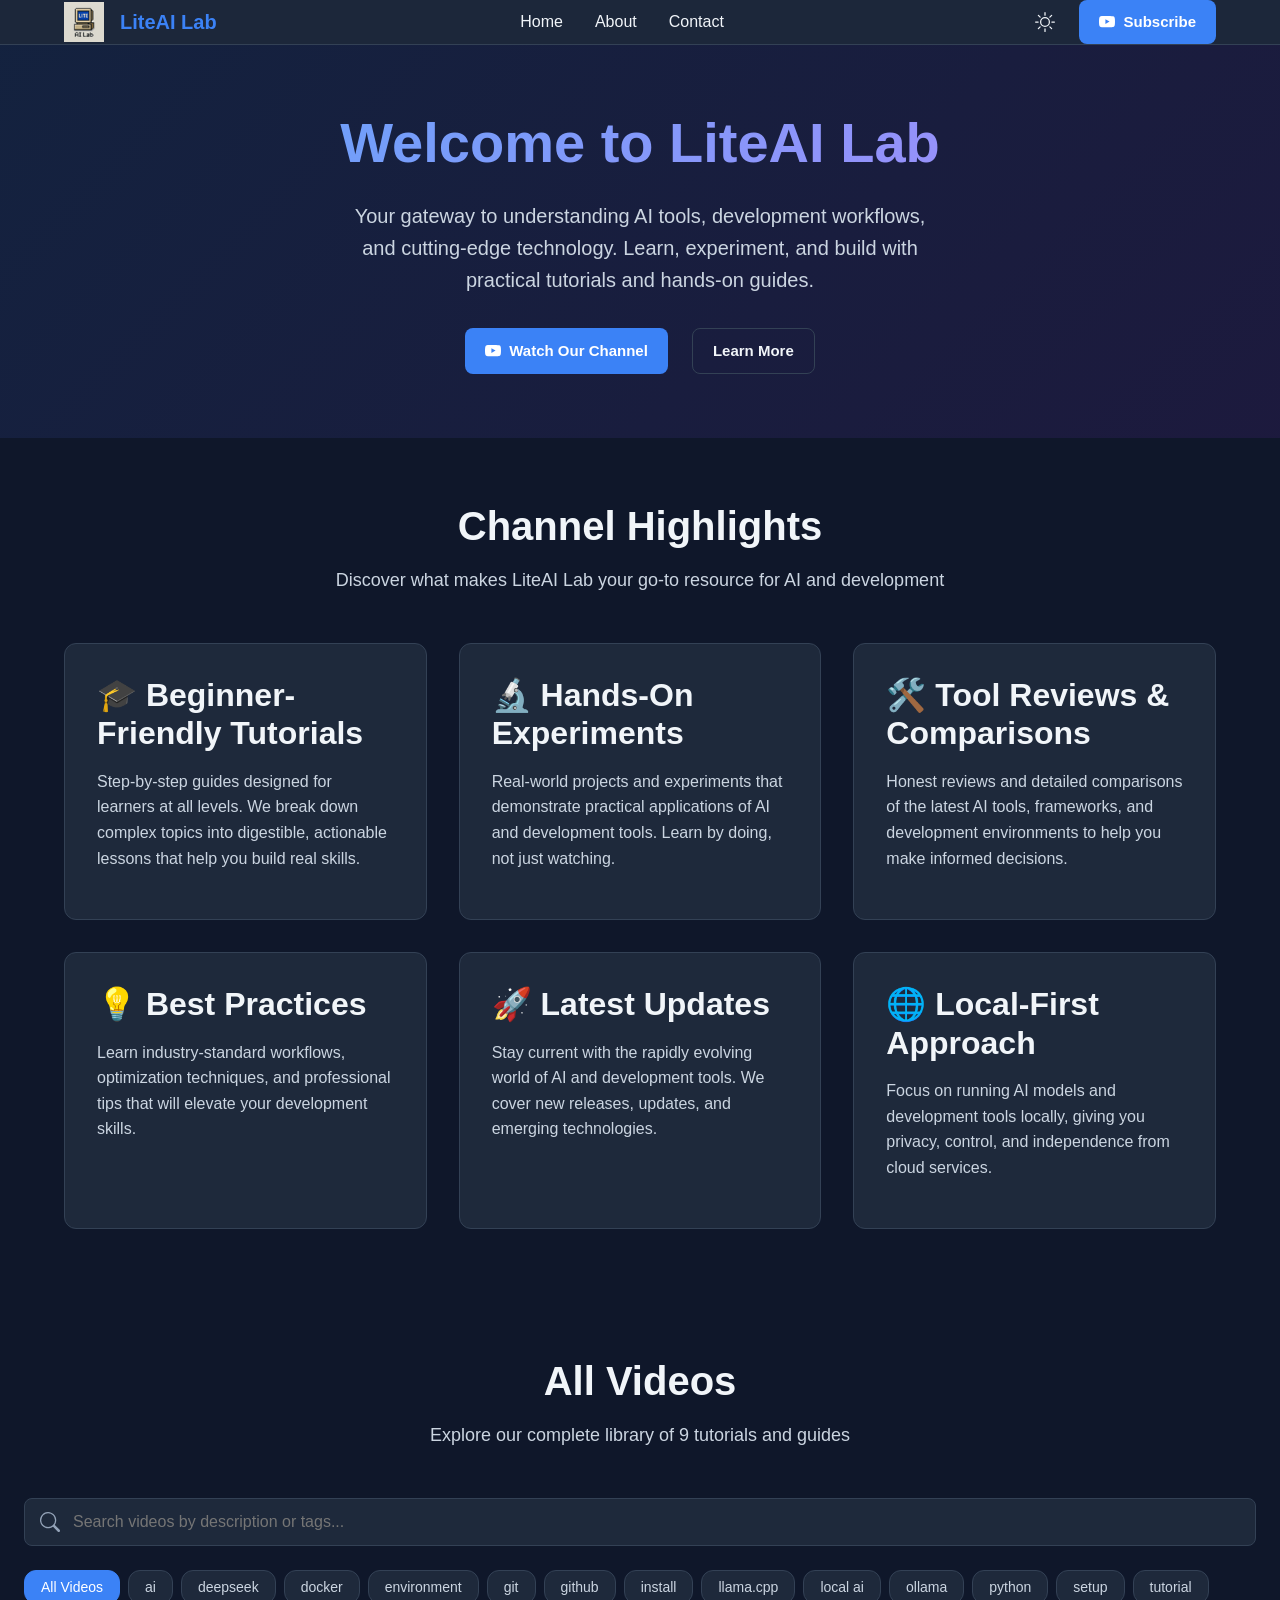
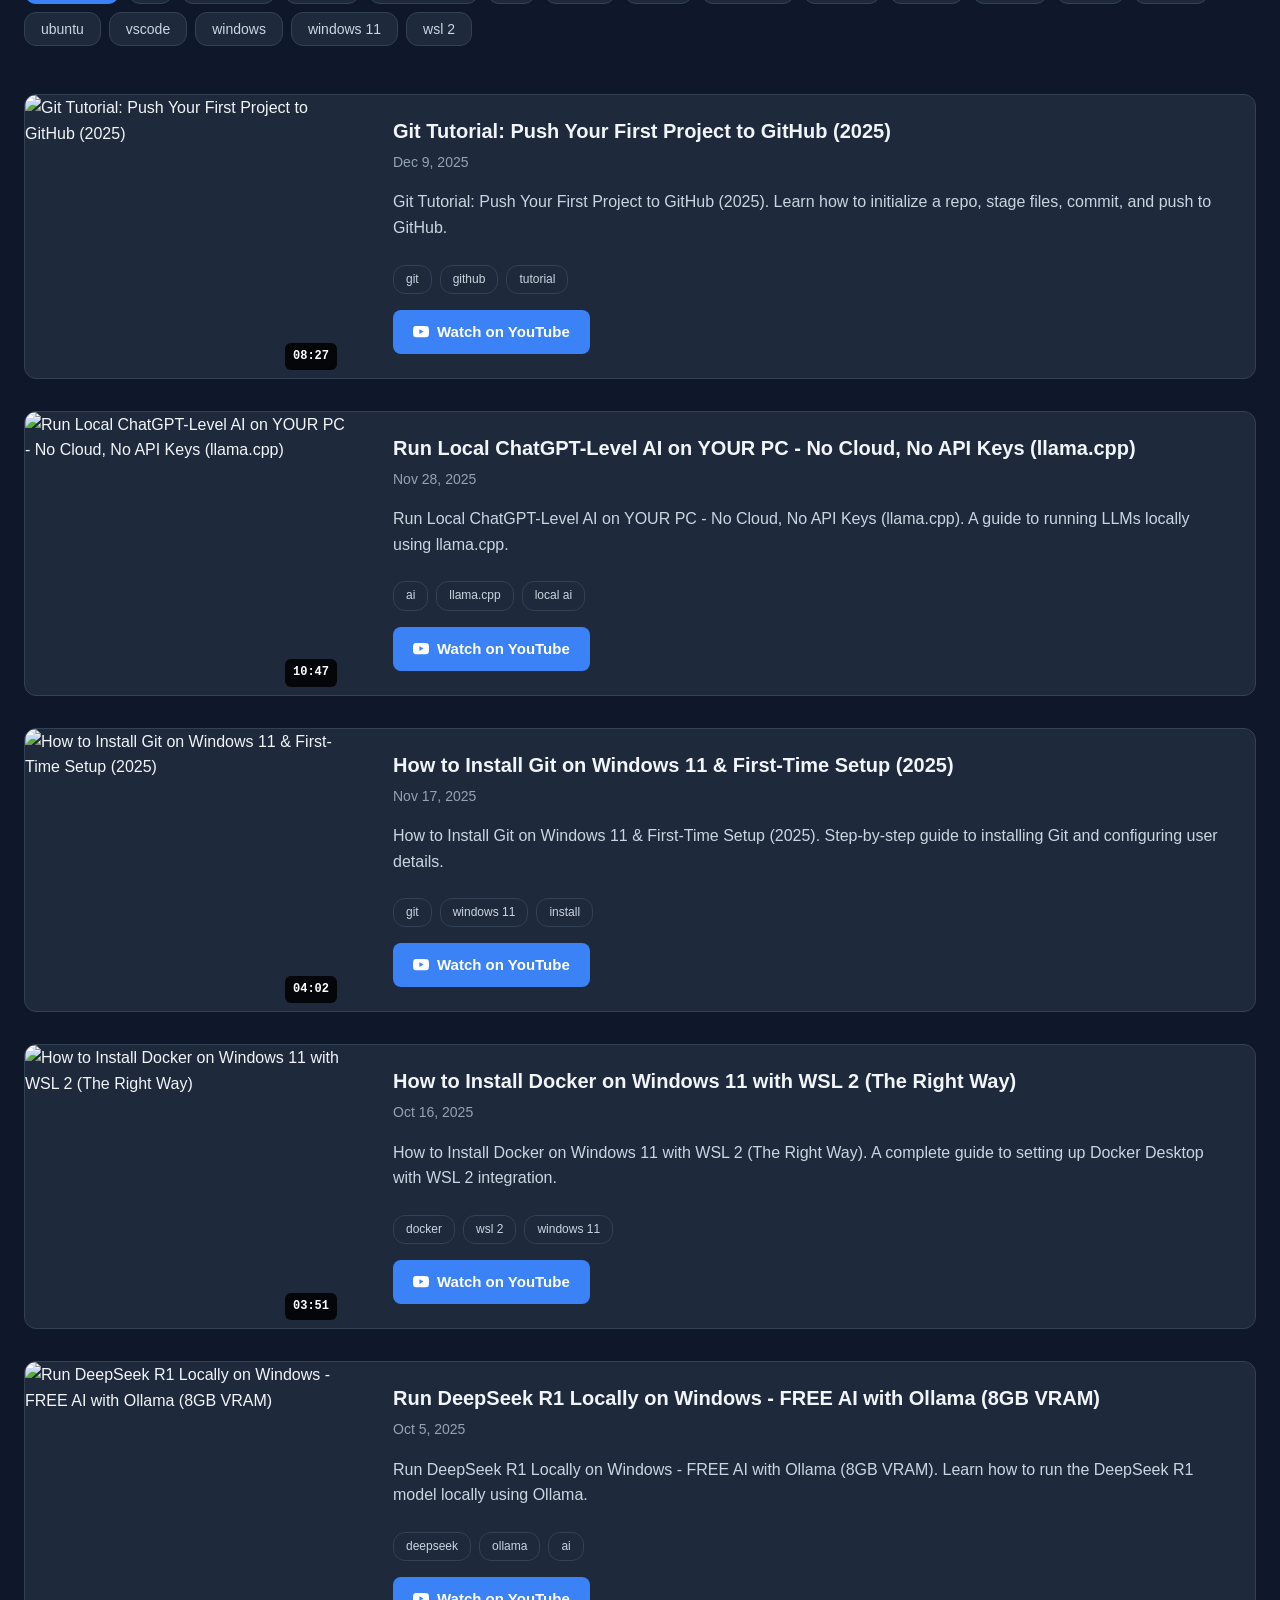
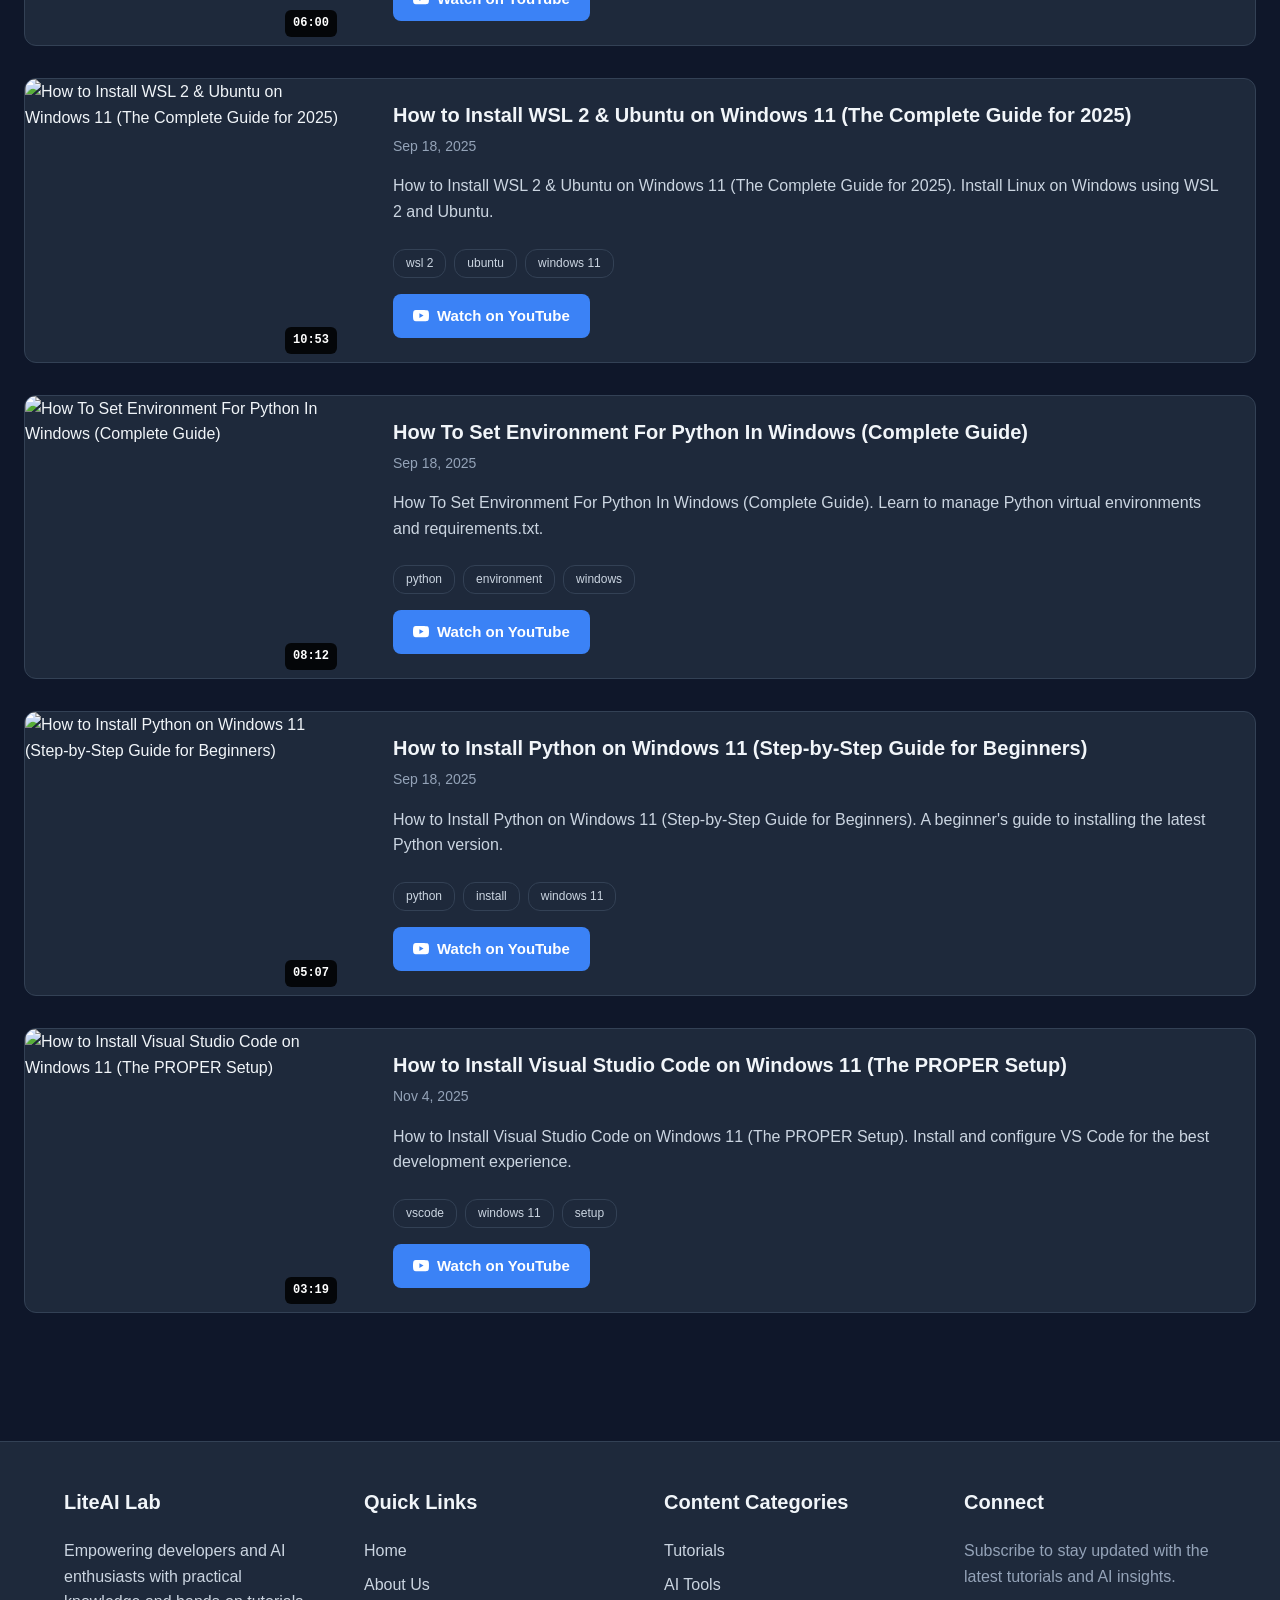
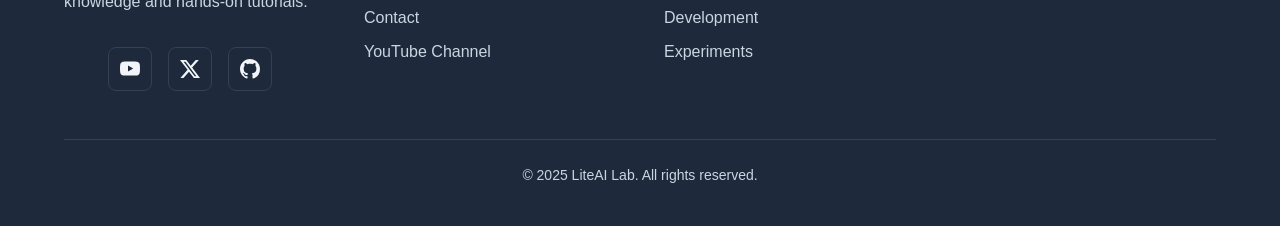
==== index.html @ 96670f94 "initial commit" ====
<!DOCTYPE html>
<html lang="en" data-theme="dark">
<head>
  <meta charset="UTF-8">
  <meta name="viewport" content="width=device-width, initial-scale=1.0">
  <meta name="description" content="LiteAI Lab - Explore AI tools, tutorials, and experiments. Learn about local AI models, development tools, and cutting-edge technology.">
  <meta name="keywords" content="AI, machine learning, tutorials, development, programming, Docker, Python, local AI">
  <meta name="author" content="LiteAI Lab">
  
  <!-- Open Graph -->
  <meta property="og:title" content="LiteAI Lab - AI Tools & Tutorials">
  <meta property="og:description" content="Explore AI tools, tutorials, and experiments. Learn about local AI models and cutting-edge technology.">
  <meta property="og:image" content="assets/images/og-image.png">
  <meta property="og:url" content="https://liteailab.github.io">
  <meta property="og:type" content="website">
  
  <!-- Twitter Card -->
  <meta name="twitter:card" content="summary_large_image">
  <meta name="twitter:title" content="LiteAI Lab - AI Tools & Tutorials">
  <meta name="twitter:description" content="Explore AI tools, tutorials, and experiments. Learn about local AI models and cutting-edge technology.">
  <meta name="twitter:image" content="assets/images/og-image.png">
  
  <!-- Favicons -->
  <link rel="icon" type="image/x-icon" href="favicon.ico">
  <link rel="icon" type="image/png" sizes="16x16" href="assets/images/favicon-16x16.png">
  <link rel="icon" type="image/png" sizes="32x32" href="assets/images/favicon-32x32.png">
  <link rel="apple-touch-icon" sizes="180x180" href="assets/images/apple-touch-icon.png">
  <link rel="icon" type="image/png" sizes="192x192" href="assets/images/android-chrome-192x192.png">
  <link rel="icon" type="image/png" sizes="512x512" href="assets/images/android-chrome-512x512.png">
  <link rel="manifest" href="site.webmanifest">
  
  <title>LiteAI Lab - AI Tools & Tutorials</title>
  <link rel="stylesheet" href="assets/css/styles.css">
</head>
<body>
  <!-- Header -->
  <header>
    <nav class="container">
      <a href="index.html" class="nav-logo">
        <img src="assets/images/logo.png" alt="LiteAI Lab Logo">
        <span>LiteAI Lab</span>
      </a>
      
      <ul class="nav-links">
        <li><a href="index.html">Home</a></li>
        <li><a href="about.html">About</a></li>
        <li><a href="contact.html">Contact</a></li>
      </ul>
      
      <div class="nav-actions">
        <button id="theme-toggle" class="btn-icon" aria-label="Toggle theme">
          <svg width="20" height="20" fill="currentColor" viewBox="0 0 16 16">
            <path d="M8 11a3 3 0 1 1 0-6 3 3 0 0 1 0 6zm0 1a4 4 0 1 0 0-8 4 4 0 0 0 0 8zM8 0a.5.5 0 0 1 .5.5v2a.5.5 0 0 1-1 0v-2A.5.5 0 0 1 8 0zm0 13a.5.5 0 0 1 .5.5v2a.5.5 0 0 1-1 0v-2A.5.5 0 0 1 8 13zm8-5a.5.5 0 0 1-.5.5h-2a.5.5 0 0 1 0-1h2a.5.5 0 0 1 .5.5zM3 8a.5.5 0 0 1-.5.5h-2a.5.5 0 0 1 0-1h2A.5.5 0 0 1 3 8zm10.657-5.657a.5.5 0 0 1 0 .707l-1.414 1.415a.5.5 0 1 1-.707-.708l1.414-1.414a.5.5 0 0 1 .707 0zm-9.193 9.193a.5.5 0 0 1 0 .707L3.05 13.657a.5.5 0 0 1-.707-.707l1.414-1.414a.5.5 0 0 1 .707 0zm9.193 2.121a.5.5 0 0 1-.707 0l-1.414-1.414a.5.5 0 0 1 .707-.707l1.414 1.414a.5.5 0 0 1 0 .707zM4.464 4.465a.5.5 0 0 1-.707 0L2.343 3.05a.5.5 0 1 1 .707-.707l1.414 1.414a.5.5 0 0 1 0 .708z"/>
          </svg>
        </button>
        <a href="https://www.youtube.com/@LiteAILab" target="_blank" rel="noopener noreferrer" class="btn btn-primary">
          <svg width="16" height="16" fill="currentColor" viewBox="0 0 16 16">
            <path d="M8.051 1.999h.089c.822.003 4.987.033 6.11.335a2.01 2.01 0 0 1 1.415 1.42c.101.38.172.883.22 1.402l.01.104.022.26.008.104c.065.914.073 1.77.074 1.957v.075c-.001.194-.01 1.108-.082 2.06l-.008.105-.009.104c-.05.572-.124 1.14-.235 1.558a2.007 2.007 0 0 1-1.415 1.42c-1.16.312-5.569.334-6.18.335h-.142c-.309 0-1.587-.006-2.927-.052l-.17-.006-.087-.004-.171-.007-.171-.007c-1.11-.049-2.167-.128-2.654-.26a2.007 2.007 0 0 1-1.415-1.419c-.111-.417-.185-.986-.235-1.558L.09 9.82l-.008-.104A31.4 31.4 0 0 1 0 7.68v-.123c.002-.215.01-.958.064-1.778l.007-.103.003-.052.008-.104.022-.26.01-.104c.048-.519.119-1.023.22-1.402a2.007 2.007 0 0 1 1.415-1.42c.487-.13 1.544-.21 2.654-.26l.17-.007.172-.006.086-.003.171-.007A99.788 99.788 0 0 1 7.858 2h.193zM6.4 5.209v4.818l4.157-2.408L6.4 5.209z"/>
          </svg>
          Subscribe
        </a>
      </div>
    </nav>
  </header>

  <!-- Hero Section -->
  <section class="hero">
    <div class="container">
      <h1>Welcome to LiteAI Lab</h1>
      <p>Your gateway to understanding AI tools, development workflows, and cutting-edge technology. Learn, experiment, and build with practical tutorials and hands-on guides.</p>
      <div class="hero-actions">
        <a href="https://www.youtube.com/@LiteAILab" target="_blank" rel="noopener noreferrer" class="btn btn-primary">
          <svg width="16" height="16" fill="currentColor" viewBox="0 0 16 16">
            <path d="M8.051 1.999h.089c.822.003 4.987.033 6.11.335a2.01 2.01 0 0 1 1.415 1.42c.101.38.172.883.22 1.402l.01.104.022.26.008.104c.065.914.073 1.77.074 1.957v.075c-.001.194-.01 1.108-.082 2.06l-.008.105-.009.104c-.05.572-.124 1.14-.235 1.558a2.007 2.007 0 0 1-1.415 1.42c-1.16.312-5.569.334-6.18.335h-.142c-.309 0-1.587-.006-2.927-.052l-.17-.006-.087-.004-.171-.007-.171-.007c-1.11-.049-2.167-.128-2.654-.26a2.007 2.007 0 0 1-1.415-1.419c-.111-.417-.185-.986-.235-1.558L.09 9.82l-.008-.104A31.4 31.4 0 0 1 0 7.68v-.123c.002-.215.01-.958.064-1.778l.007-.103.003-.052.008-.104.022-.26.01-.104c.048-.519.119-1.023.22-1.402a2.007 2.007 0 0 1 1.415-1.42c.487-.13 1.544-.21 2.654-.26l.17-.007.172-.006.086-.003.171-.007A99.788 99.788 0 0 1 7.858 2h.193zM6.4 5.209v4.818l4.157-2.408L6.4 5.209z"/>
          </svg>
          Watch Our Channel
        </a>
        <a href="about.html" class="btn btn-secondary">Learn More</a>
      </div>
    </div>
  </section>

  <!-- Highlights Section -->
  <section>
    <div class="container">
      <div class="section-header">
        <h2>Channel Highlights</h2>
        <p>Discover what makes LiteAI Lab your go-to resource for AI and development</p>
      </div>
      
      <div class="card-grid">
        <div class="card">
          <h3>🎓 Beginner-Friendly Tutorials</h3>
          <p>Step-by-step guides designed for learners at all levels. We break down complex topics into digestible, actionable lessons that help you build real skills.</p>
        </div>
        
        <div class="card">
          <h3>🔬 Hands-On Experiments</h3>
          <p>Real-world projects and experiments that demonstrate practical applications of AI and development tools. Learn by doing, not just watching.</p>
        </div>
        
        <div class="card">
          <h3>🛠️ Tool Reviews & Comparisons</h3>
          <p>Honest reviews and detailed comparisons of the latest AI tools, frameworks, and development environments to help you make informed decisions.</p>
        </div>
        
        <div class="card">
          <h3>💡 Best Practices</h3>
          <p>Learn industry-standard workflows, optimization techniques, and professional tips that will elevate your development skills.</p>
        </div>
        
        <div class="card">
          <h3>🚀 Latest Updates</h3>
          <p>Stay current with the rapidly evolving world of AI and development tools. We cover new releases, updates, and emerging technologies.</p>
        </div>
        
        <div class="card">
          <h3>🌐 Local-First Approach</h3>
          <p>Focus on running AI models and development tools locally, giving you privacy, control, and independence from cloud services.</p>
        </div>
      </div>
    </div>
  </section>

  <!-- Videos Section -->
  <section>
    <div class="container-wide">
      <div class="section-header">
        <h2>All Videos</h2>
        <p>Explore our complete library of <span id="video-count">0</span> tutorials and guides</p>
      </div>
      
      <!-- Video Controls -->
      <div class="video-controls">
        <div class="search-bar">
          <svg width="20" height="20" fill="currentColor" viewBox="0 0 16 16">
            <path d="M11.742 10.344a6.5 6.5 0 1 0-1.397 1.398h-.001c.03.04.062.078.098.115l3.85 3.85a1 1 0 0 0 1.415-1.414l-3.85-3.85a1.007 1.007 0 0 0-.115-.1zM12 6.5a5.5 5.5 0 1 1-11 0 5.5 5.5 0 0 1 11 0z"/>
          </svg>
          <input 
            type="text" 
            id="video-search" 
            placeholder="Search videos by description or tags..."
            aria-label="Search videos"
          >
        </div>
        
        <div class="filter-tags" id="filter-tags">
          <!-- Filter tags will be dynamically inserted here -->
        </div>
      </div>
      
      <!-- Video List -->
      <div class="video-list" id="video-list">
        <!-- Videos will be dynamically inserted here -->
      </div>
    </div>
  </section>

  <!-- Footer -->
  <footer>
    <div class="container">
      <div class="footer-content">
        <div class="footer-section">
          <h4>LiteAI Lab</h4>
          <p>Empowering developers and AI enthusiasts with practical knowledge and hands-on tutorials.</p>
          <div class="social-links mt-2">
            <a href="https://www.youtube.com/@LiteAILab" target="_blank" rel="noopener noreferrer" class="social-link" aria-label="YouTube">
              <svg width="20" height="20" fill="currentColor" viewBox="0 0 16 16">
                <path d="M8.051 1.999h.089c.822.003 4.987.033 6.11.335a2.01 2.01 0 0 1 1.415 1.42c.101.38.172.883.22 1.402l.01.104.022.26.008.104c.065.914.073 1.77.074 1.957v.075c-.001.194-.01 1.108-.082 2.06l-.008.105-.009.104c-.05.572-.124 1.14-.235 1.558a2.007 2.007 0 0 1-1.415 1.42c-1.16.312-5.569.334-6.18.335h-.142c-.309 0-1.587-.006-2.927-.052l-.17-.006-.087-.004-.171-.007-.171-.007c-1.11-.049-2.167-.128-2.654-.26a2.007 2.007 0 0 1-1.415-1.419c-.111-.417-.185-.986-.235-1.558L.09 9.82l-.008-.104A31.4 31.4 0 0 1 0 7.68v-.123c.002-.215.01-.958.064-1.778l.007-.103.003-.052.008-.104.022-.26.01-.104c.048-.519.119-1.023.22-1.402a2.007 2.007 0 0 1 1.415-1.42c.487-.13 1.544-.21 2.654-.26l.17-.007.172-.006.086-.003.171-.007A99.788 99.788 0 0 1 7.858 2h.193zM6.4 5.209v4.818l4.157-2.408L6.4 5.209z"/>
              </svg>
            </a>
            <a href="#" target="_blank" rel="noopener noreferrer" class="social-link" aria-label="Twitter">
              <svg width="20" height="20" fill="currentColor" viewBox="0 0 16 16">
                <path d="M12.6.75h2.454l-5.36 6.142L16 15.25h-4.937l-3.867-5.07-4.425 5.07H.316l5.733-6.57L0 .75h5.063l3.495 4.633L12.601.75Zm-.86 13.028h1.36L4.323 2.145H2.865l8.875 11.633Z"/>
              </svg>
            </a>
            <a href="#" target="_blank" rel="noopener noreferrer" class="social-link" aria-label="GitHub">
              <svg width="20" height="20" fill="currentColor" viewBox="0 0 16 16">
                <path d="M8 0C3.58 0 0 3.58 0 8c0 3.54 2.29 6.53 5.47 7.59.4.07.55-.17.55-.38 0-.19-.01-.82-.01-1.49-2.01.37-2.53-.49-2.69-.94-.09-.23-.48-.94-.82-1.13-.28-.15-.68-.52-.01-.53.63-.01 1.08.58 1.23.82.72 1.21 1.87.87 2.33.66.07-.52.28-.87.51-1.07-1.78-.2-3.64-.89-3.64-3.95 0-.87.31-1.59.82-2.15-.08-.2-.36-1.02.08-2.12 0 0 .67-.21 2.2.82.64-.18 1.32-.27 2-.27.68 0 1.36.09 2 .27 1.53-1.04 2.2-.82 2.2-.82.44 1.1.16 1.92.08 2.12.51.56.82 1.27.82 2.15 0 3.07-1.87 3.75-3.65 3.95.29.25.54.73.54 1.48 0 1.07-.01 1.93-.01 2.2 0 .21.15.46.55.38A8.012 8.012 0 0 0 16 8c0-4.42-3.58-8-8-8z"/>
              </svg>
            </a>
          </div>
        </div>
        
        <div class="footer-section">
          <h4>Quick Links</h4>
          <ul class="footer-links">
            <li><a href="index.html">Home</a></li>
            <li><a href="about.html">About Us</a></li>
            <li><a href="contact.html">Contact</a></li>
            <li><a href="https://www.youtube.com/@LiteAILab" target="_blank" rel="noopener noreferrer">YouTube Channel</a></li>
          </ul>
        </div>
        
        <div class="footer-section">
          <h4>Content Categories</h4>
          <ul class="footer-links">
            <li><a href="#video-list">Tutorials</a></li>
            <li><a href="#video-list">AI Tools</a></li>
            <li><a href="#video-list">Development</a></li>
            <li><a href="#video-list">Experiments</a></li>
          </ul>
        </div>
        
        <div class="footer-section">
          <h4>Connect</h4>
          <p class="text-muted mb-0">Subscribe to stay updated with the latest tutorials and AI insights.</p>
        </div>
      </div>
      
      <div class="footer-bottom">
        <p>&copy; 2025 LiteAI Lab. All rights reserved.</p>
      </div>
    </div>
  </footer>

  <script src="assets/js/videos.js"></script>
  <script src="assets/js/main.js"></script>
</body>
</html>
---- assets/css/styles.css ----
:root {
  /* Colors - Dark Theme */
  --color-bg-primary: #0f172a;
  --color-bg-secondary: #1e293b;
  --color-bg-tertiary: #334155;
  --color-text-primary: #f1f5f9;
  --color-text-secondary: #cbd5e1;
  --color-text-muted: #94a3b8;
  --color-accent: #3b82f6;
  --color-accent-hover: #2563eb;
  --color-accent-light: #60a5fa;
  --color-border: #334155;
  --color-success: #10b981;
  --color-warning: #f59e0b;
  
  /* Spacing */
  --spacing-xs: 0.5rem;
  --spacing-sm: 1rem;
  --spacing-md: 1.5rem;
  --spacing-lg: 2rem;
  --spacing-xl: 3rem;
  --spacing-2xl: 4rem;
  
  /* Typography */
  --font-primary: -apple-system, BlinkMacSystemFont, 'Segoe UI', Roboto, 'Helvetica Neue', Arial, sans-serif;
  --font-mono: 'SF Mono', Monaco, 'Cascadia Code', 'Roboto Mono', Consolas, monospace;
  
  /* Transitions */
  --transition-fast: 150ms ease;
  --transition-base: 250ms ease;
  --transition-slow: 350ms ease;
  
  /* Border Radius */
  --radius-sm: 0.375rem;
  --radius-md: 0.5rem;
  --radius-lg: 0.75rem;
  --radius-xl: 1rem;
  
  /* Shadows */
  --shadow-sm: 0 1px 2px 0 rgb(0 0 0 / 0.05);
  --shadow-md: 0 4px 6px -1px rgb(0 0 0 / 0.1);
  --shadow-lg: 0 10px 15px -3px rgb(0 0 0 / 0.1);
  --shadow-xl: 0 20px 25px -5px rgb(0 0 0 / 0.1);
}

/* Light Theme */
[data-theme="light"] {
  --color-bg-primary: #ffffff;
  --color-bg-secondary: #f8fafc;
  --color-bg-tertiary: #e2e8f0;
  --color-text-primary: #0f172a;
  --color-text-secondary: #334155;
  --color-text-muted: #64748b;
  --color-border: #e2e8f0;
}

/* Reset & Base Styles */
*, *::before, *::after {
  box-sizing: border-box;
  margin: 0;
  padding: 0;
}

html {
  scroll-behavior: smooth;
}

@media (prefers-reduced-motion: reduce) {
  html {
    scroll-behavior: auto;
  }
  *, *::before, *::after {
    animation-duration: 0.01ms !important;
    animation-iteration-count: 1 !important;
    transition-duration: 0.01ms !important;
  }
}

body {
  font-family: var(--font-primary);
  background-color: var(--color-bg-primary);
  color: var(--color-text-primary);
  line-height: 1.6;
  overflow-x: hidden;
}

/* Typography */
h1, h2, h3, h4, h5, h6 {
  font-weight: 700;
  line-height: 1.2;
  margin-bottom: var(--spacing-md);
}

h1 { font-size: clamp(2rem, 5vw, 3.5rem); }
h2 { font-size: clamp(1.75rem, 4vw, 2.5rem); }
h3 { font-size: clamp(1.5rem, 3vw, 2rem); }
h4 { font-size: 1.25rem; }

p {
  margin-bottom: var(--spacing-sm);
  color: var(--color-text-secondary);
}

a {
  color: var(--color-accent);
  text-decoration: none;
  transition: color var(--transition-fast);
}

a:hover {
  color: var(--color-accent-hover);
}

/* Container */
.container {
  max-width: 1200px;
  margin: 0 auto;
  padding: 0 var(--spacing-md);
}

.container-wide {
  max-width: 1400px;
  margin: 0 auto;
  padding: 0 var(--spacing-md);
}

/* Header */
header {
  background-color: var(--color-bg-secondary);
  border-bottom: 1px solid var(--color-border);
  position: sticky;
  top: 0;
  z-index: 1000;
  backdrop-filter: blur(10px);
  background-color: rgba(30, 41, 59, 0.95);
}

[data-theme="light"] header {
  background-color: rgba(248, 250, 252, 0.95);
}

nav {
  display: flex;
  justify-content: space-between;
  align-items: center;
  padding: var(--spacing-sm) 0;
}

.nav-logo {
  display: flex;
  align-items: center;
  gap: var(--spacing-sm);
  font-size: 1.25rem;
  font-weight: 700;
}

.nav-logo img {
  height: 40px;
  width: auto;
}

.nav-links {
  display: flex;
  gap: var(--spacing-lg);
  list-style: none;
  align-items: center;
}

.nav-links a {
  color: var(--color-text-primary);
  font-weight: 500;
  transition: color var(--transition-fast);
}

.nav-links a:hover {
  color: var(--color-accent);
}

.nav-actions {
  display: flex;
  gap: var(--spacing-sm);
  align-items: center;
}

/* Buttons */
.btn {
  display: inline-flex;
  align-items: center;
  gap: var(--spacing-xs);
  padding: 0.625rem 1.25rem;
  border-radius: var(--radius-md);
  font-weight: 600;
  cursor: pointer;
  transition: all var(--transition-base);
  border: none;
  text-decoration: none;
  font-size: 0.9375rem;
}

.btn-primary {
  background-color: var(--color-accent);
  color: white;
}

.btn-primary:hover {
  background-color: var(--color-accent-hover);
  transform: translateY(-2px);
  box-shadow: var(--shadow-md);
}

.btn-secondary {
  background-color: transparent;
  color: var(--color-text-primary);
  border: 1px solid var(--color-border);
}

.btn-secondary:hover {
  background-color: var(--color-bg-tertiary);
}

.btn-icon {
  padding: 0.5rem;
  border-radius: var(--radius-sm);
  background-color: transparent;
  border: none;
  color: var(--color-text-primary);
  cursor: pointer;
  display: flex;
  align-items: center;
  justify-content: center;
  transition: background-color var(--transition-fast);
}

.btn-icon:hover {
  background-color: var(--color-bg-tertiary);
}

/* Hero Section */
.hero {
  position: relative;
  padding: var(--spacing-2xl) 0;
  text-align: center;
  overflow: hidden;
}

.hero::before {
  content: '';
  position: absolute;
  top: 0;
  left: 0;
  right: 0;
  bottom: 0;
  background: linear-gradient(135deg, rgba(59, 130, 246, 0.1) 0%, rgba(147, 51, 234, 0.1) 100%);
  z-index: -1;
}

.hero h1 {
  margin-bottom: var(--spacing-md);
  background: linear-gradient(135deg, var(--color-accent-light), #a78bfa);
  -webkit-background-clip: text;
  -webkit-text-fill-color: transparent;
  background-clip: text;
}

.hero p {
  font-size: 1.25rem;
  max-width: 600px;
  margin: 0 auto var(--spacing-lg);
}

.hero-actions {
  display: flex;
  gap: var(--spacing-md);
  justify-content: center;
  flex-wrap: wrap;
}

/* Section */
section {
  padding: var(--spacing-2xl) 0;
}

.section-header {
  text-align: center;
  margin-bottom: var(--spacing-xl);
}

.section-header h2 {
  margin-bottom: var(--spacing-sm);
}

.section-header p {
  font-size: 1.125rem;
  max-width: 700px;
  margin: 0 auto;
}

/* Video Controls */
.video-controls {
  display: flex;
  flex-direction: column;
  gap: var(--spacing-md);
  margin-bottom: var(--spacing-xl);
}

.search-bar {
  position: relative;
  width: 100%;
}

.search-bar input {
  width: 100%;
  padding: 0.875rem 1rem 0.875rem 3rem;
  background-color: var(--color-bg-secondary);
  border: 1px solid var(--color-border);
  border-radius: var(--radius-md);
  color: var(--color-text-primary);
  font-size: 1rem;
  transition: all var(--transition-fast);
}

.search-bar input:focus {
  outline: none;
  border-color: var(--color-accent);
  box-shadow: 0 0 0 3px rgba(59, 130, 246, 0.1);
}

.search-bar svg {
  position: absolute;
  left: 1rem;
  top: 50%;
  transform: translateY(-50%);
  color: var(--color-text-muted);
}

.filter-tags {
  display: flex;
  flex-wrap: wrap;
  gap: var(--spacing-xs);
}

.tag {
  padding: 0.5rem 1rem;
  background-color: var(--color-bg-secondary);
  border: 1px solid var(--color-border);
  border-radius: var(--radius-lg);
  font-size: 0.875rem;
  cursor: pointer;
  transition: all var(--transition-fast);
  color: var(--color-text-secondary);
}

.tag:hover {
  background-color: var(--color-bg-tertiary);
  border-color: var(--color-accent);
}

.tag.active {
  background-color: var(--color-accent);
  color: white;
  border-color: var(--color-accent);
}

/* Video List */
.video-list {
  display: flex;
  flex-direction: column;
  gap: var(--spacing-lg);
}

.video-card {
  display: flex;
  gap: var(--spacing-md);
  background-color: var(--color-bg-secondary);
  border-radius: var(--radius-lg);
  overflow: hidden;
  transition: all var(--transition-base);
  border: 1px solid var(--color-border);
}

.video-card:hover {
  transform: translateY(-4px);
  box-shadow: var(--shadow-xl);
  border-color: var(--color-accent);
}

.video-thumbnail {
  flex-shrink: 0;
  width: 320px;
  position: relative;
  overflow: hidden;
}

.video-thumbnail img {
  width: 100%;
  height: 100%;
  object-fit: cover;
  display: block;
}

.video-duration {
  position: absolute;
  bottom: 0.5rem;
  right: 0.5rem;
  background-color: rgba(0, 0, 0, 0.85);
  color: white;
  padding: 0.25rem 0.5rem;
  border-radius: var(--radius-sm);
  font-size: 0.75rem;
  font-weight: 600;
  font-family: var(--font-mono);
}

.video-content {
  flex: 1;
  padding: var(--spacing-md);
  display: flex;
  flex-direction: column;
}

.video-title {
  font-size: 1.25rem;
  font-weight: 700;
  margin-bottom: var(--spacing-xs);
  color: var(--color-text-primary);
}

.video-meta {
  display: flex;
  gap: var(--spacing-sm);
  margin-bottom: var(--spacing-sm);
  font-size: 0.875rem;
  color: var(--color-text-muted);
}

.video-description {
  color: var(--color-text-secondary);
  margin-bottom: var(--spacing-md);
  line-height: 1.6;
  flex-grow: 1;
}

.video-tags {
  display: flex;
  flex-wrap: wrap;
  gap: 0.5rem;
  margin-bottom: var(--spacing-sm);
}

.video-tags .tag {
  font-size: 0.75rem;
  padding: 0.25rem 0.75rem;
  cursor: pointer;
}

.video-link {
  align-self: flex-start;
}

/* Cards */
.card-grid {
  display: grid;
  grid-template-columns: repeat(auto-fit, minmax(300px, 1fr));
  gap: var(--spacing-lg);
}

.card {
  background-color: var(--color-bg-secondary);
  border-radius: var(--radius-lg);
  padding: var(--spacing-lg);
  border: 1px solid var(--color-border);
  transition: all var(--transition-base);
}

.card:hover {
  transform: translateY(-4px);
  box-shadow: var(--shadow-lg);
  border-color: var(--color-accent);
}

.card h3 {
  margin-bottom: var(--spacing-sm);
}

/* Timeline */
.timeline {
  position: relative;
  padding: var(--spacing-md) 0;
}

.timeline-item {
  display: flex;
  gap: var(--spacing-md);
  margin-bottom: var(--spacing-xl);
  position: relative;
}

.timeline-dot {
  width: 12px;
  height: 12px;
  background-color: var(--color-accent);
  border-radius: 50%;
  margin-top: 0.5rem;
  flex-shrink: 0;
  position: relative;
}

.timeline-dot::after {
  content: '';
  position: absolute;
  top: 12px;
  left: 50%;
  transform: translateX(-50%);
  width: 2px;
  height: 100px;
  background-color: var(--color-border);
}

.timeline-item:last-child .timeline-dot::after {
  display: none;
}

.timeline-content {
  flex: 1;
  background-color: var(--color-bg-secondary);
  padding: var(--spacing-md);
  border-radius: var(--radius-md);
  border: 1px solid var(--color-border);
}

/* Contact Form */
.contact-form {
  max-width: 600px;
  margin: 0 auto;
}

.form-group {
  margin-bottom: var(--spacing-md);
}

.form-group label {
  display: block;
  margin-bottom: var(--spacing-xs);
  font-weight: 600;
  color: var(--color-text-primary);
}

.form-group input,
.form-group textarea {
  width: 100%;
  padding: 0.75rem;
  background-color: var(--color-bg-secondary);
  border: 1px solid var(--color-border);
  border-radius: var(--radius-md);
  color: var(--color-text-primary);
  font-family: var(--font-primary);
  font-size: 1rem;
  transition: all var(--transition-fast);
}

.form-group input:focus,
.form-group textarea:focus {
  outline: none;
  border-color: var(--color-accent);
  box-shadow: 0 0 0 3px rgba(59, 130, 246, 0.1);
}

.form-group textarea {
  resize: vertical;
  min-height: 150px;
}

/* Accordion */
.accordion {
  max-width: 800px;
  margin: 0 auto;
}

.accordion-item {
  background-color: var(--color-bg-secondary);
  border: 1px solid var(--color-border);
  border-radius: var(--radius-md);
  margin-bottom: var(--spacing-sm);
  overflow: hidden;
}

.accordion-header {
  width: 100%;
  padding: var(--spacing-md);
  background-color: transparent;
  border: none;
  text-align: left;
  cursor: pointer;
  display: flex;
  justify-content: space-between;
  align-items: center;
  color: var(--color-text-primary);
  font-weight: 600;
  font-size: 1rem;
  transition: background-color var(--transition-fast);
}

.accordion-header:hover {
  background-color: var(--color-bg-tertiary);
}

.accordion-icon {
  transition: transform var(--transition-base);
}

.accordion-item.active .accordion-icon {
  transform: rotate(180deg);
}

.accordion-content {
  max-height: 0;
  overflow: hidden;
  transition: max-height var(--transition-base);
}

.accordion-item.active .accordion-content {
  max-height: 500px;
}

.accordion-body {
  padding: 0 var(--spacing-md) var(--spacing-md);
  color: var(--color-text-secondary);
}

/* Social Links */
.social-links {
  display: flex;
  gap: var(--spacing-sm);
  justify-content: center;
}

.social-link {
  width: 44px;
  height: 44px;
  display: flex;
  align-items: center;
  justify-content: center;
  background-color: var(--color-bg-secondary);
  border: 1px solid var(--color-border);
  border-radius: var(--radius-md);
  transition: all var(--transition-fast);
  color: var(--color-text-primary);
}

.social-link:hover {
  background-color: var(--color-accent);
  border-color: var(--color-accent);
  color: white;
  transform: translateY(-2px);
}

/* Footer */
footer {
  background-color: var(--color-bg-secondary);
  border-top: 1px solid var(--color-border);
  padding: var(--spacing-xl) 0 var(--spacing-md);
  margin-top: var(--spacing-2xl);
}

.footer-content {
  display: grid;
  grid-template-columns: repeat(auto-fit, minmax(250px, 1fr));
  gap: var(--spacing-xl);
  margin-bottom: var(--spacing-xl);
}

.footer-section h4 {
  margin-bottom: var(--spacing-md);
}

.footer-links {
  list-style: none;
}

.footer-links li {
  margin-bottom: var(--spacing-xs);
}

.footer-links a {
  color: var(--color-text-secondary);
  transition: color var(--transition-fast);
}

.footer-links a:hover {
  color: var(--color-accent);
}

.footer-bottom {
  text-align: center;
  padding-top: var(--spacing-md);
  border-top: 1px solid var(--color-border);
  color: var(--color-text-muted);
  font-size: 0.875rem;
}

/* Empty State */
.empty-state {
  text-align: center;
  padding: var(--spacing-2xl);
  color: var(--color-text-muted);
}

.empty-state svg {
  margin-bottom: var(--spacing-md);
  opacity: 0.5;
}

/* Responsive */
@media (max-width: 768px) {
  .nav-links {
    display: none;
  }
  
  .video-card {
    flex-direction: column;
  }
  
  .video-thumbnail {
    width: 100%;
    height: 200px;
  }
  
  .hero-actions {
    flex-direction: column;
  }
  
  .btn {
    width: 100%;
    justify-content: center;
  }
}

/* Animations */
@keyframes fadeInUp {
  from {
    opacity: 0;
    transform: translateY(20px);
  }
  to {
    opacity: 1;
    transform: translateY(0);
  }
}

.fade-in-up {
  animation: fadeInUp var(--transition-slow) ease-out;
}

/* Utilities */
.text-center { text-align: center; }
.text-muted { color: var(--color-text-muted); }
.mb-0 { margin-bottom: 0; }
.mt-2 { margin-top: var(--spacing-lg); }
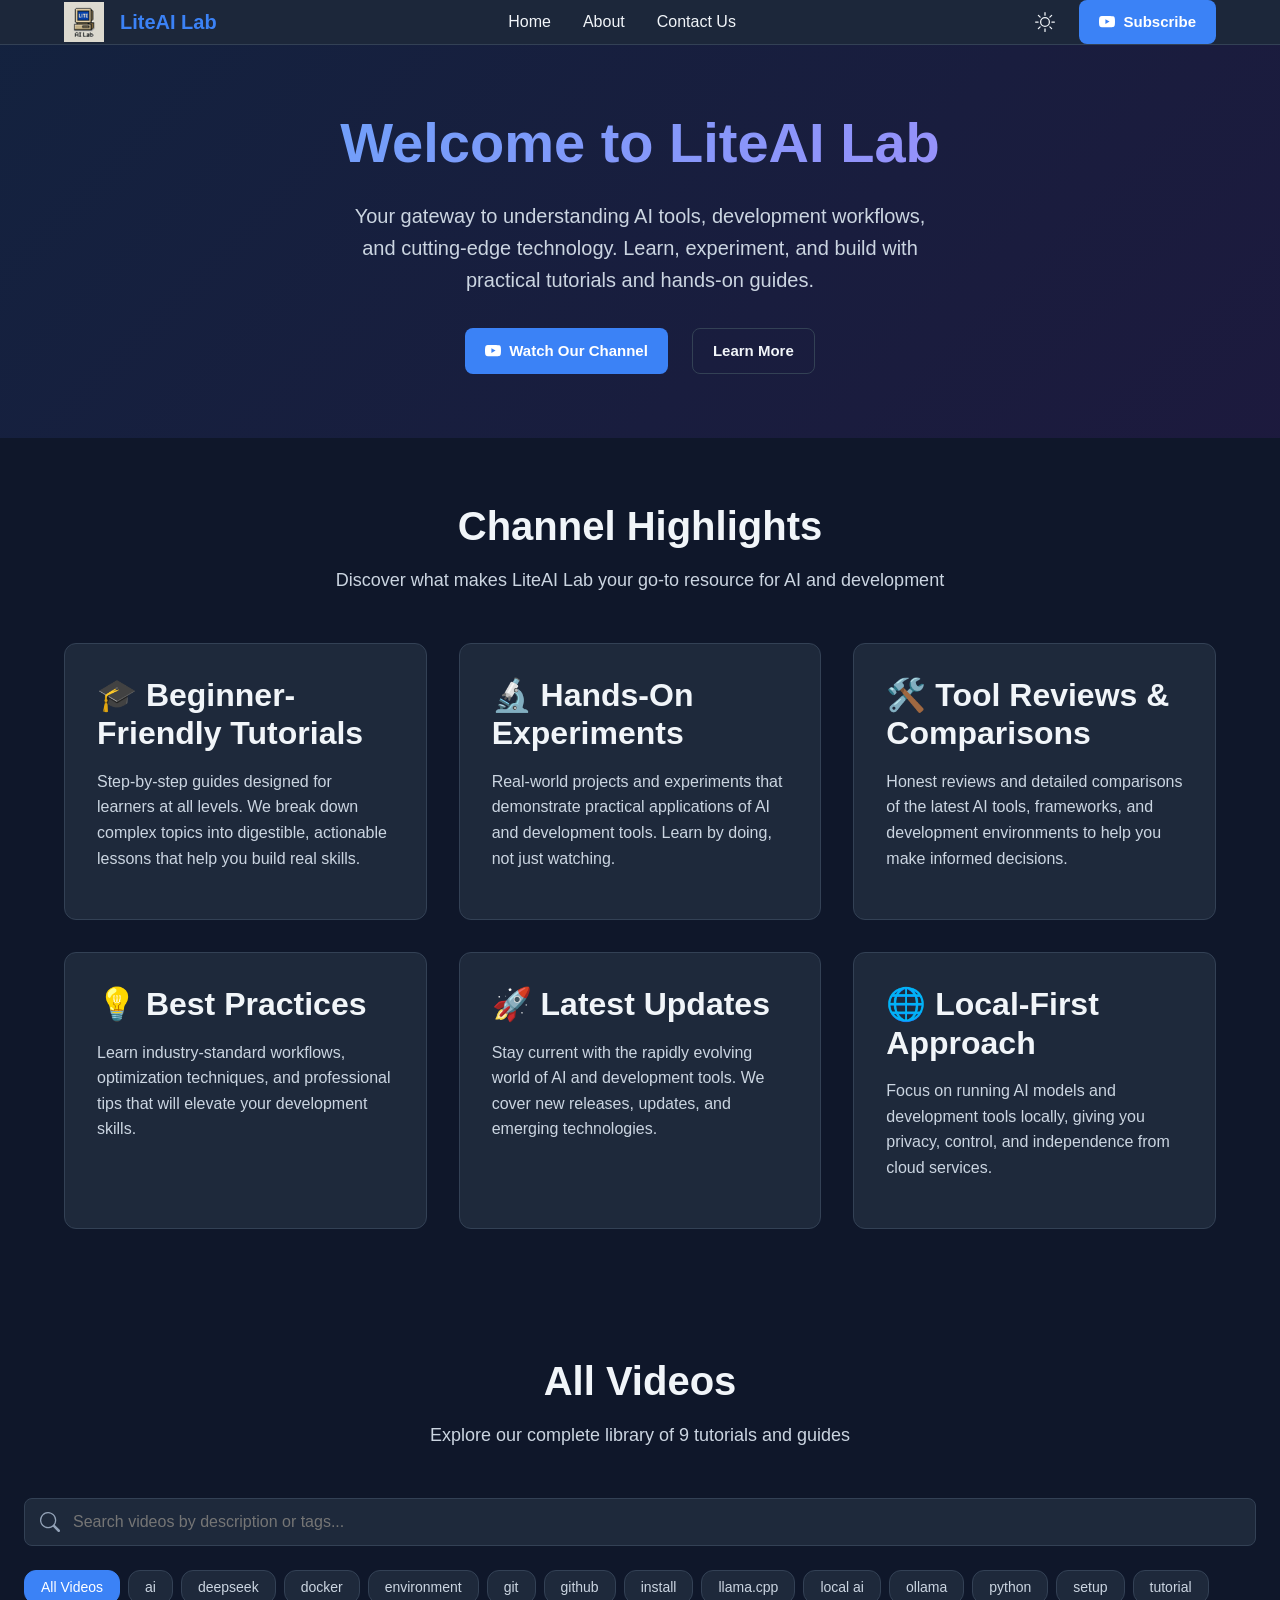
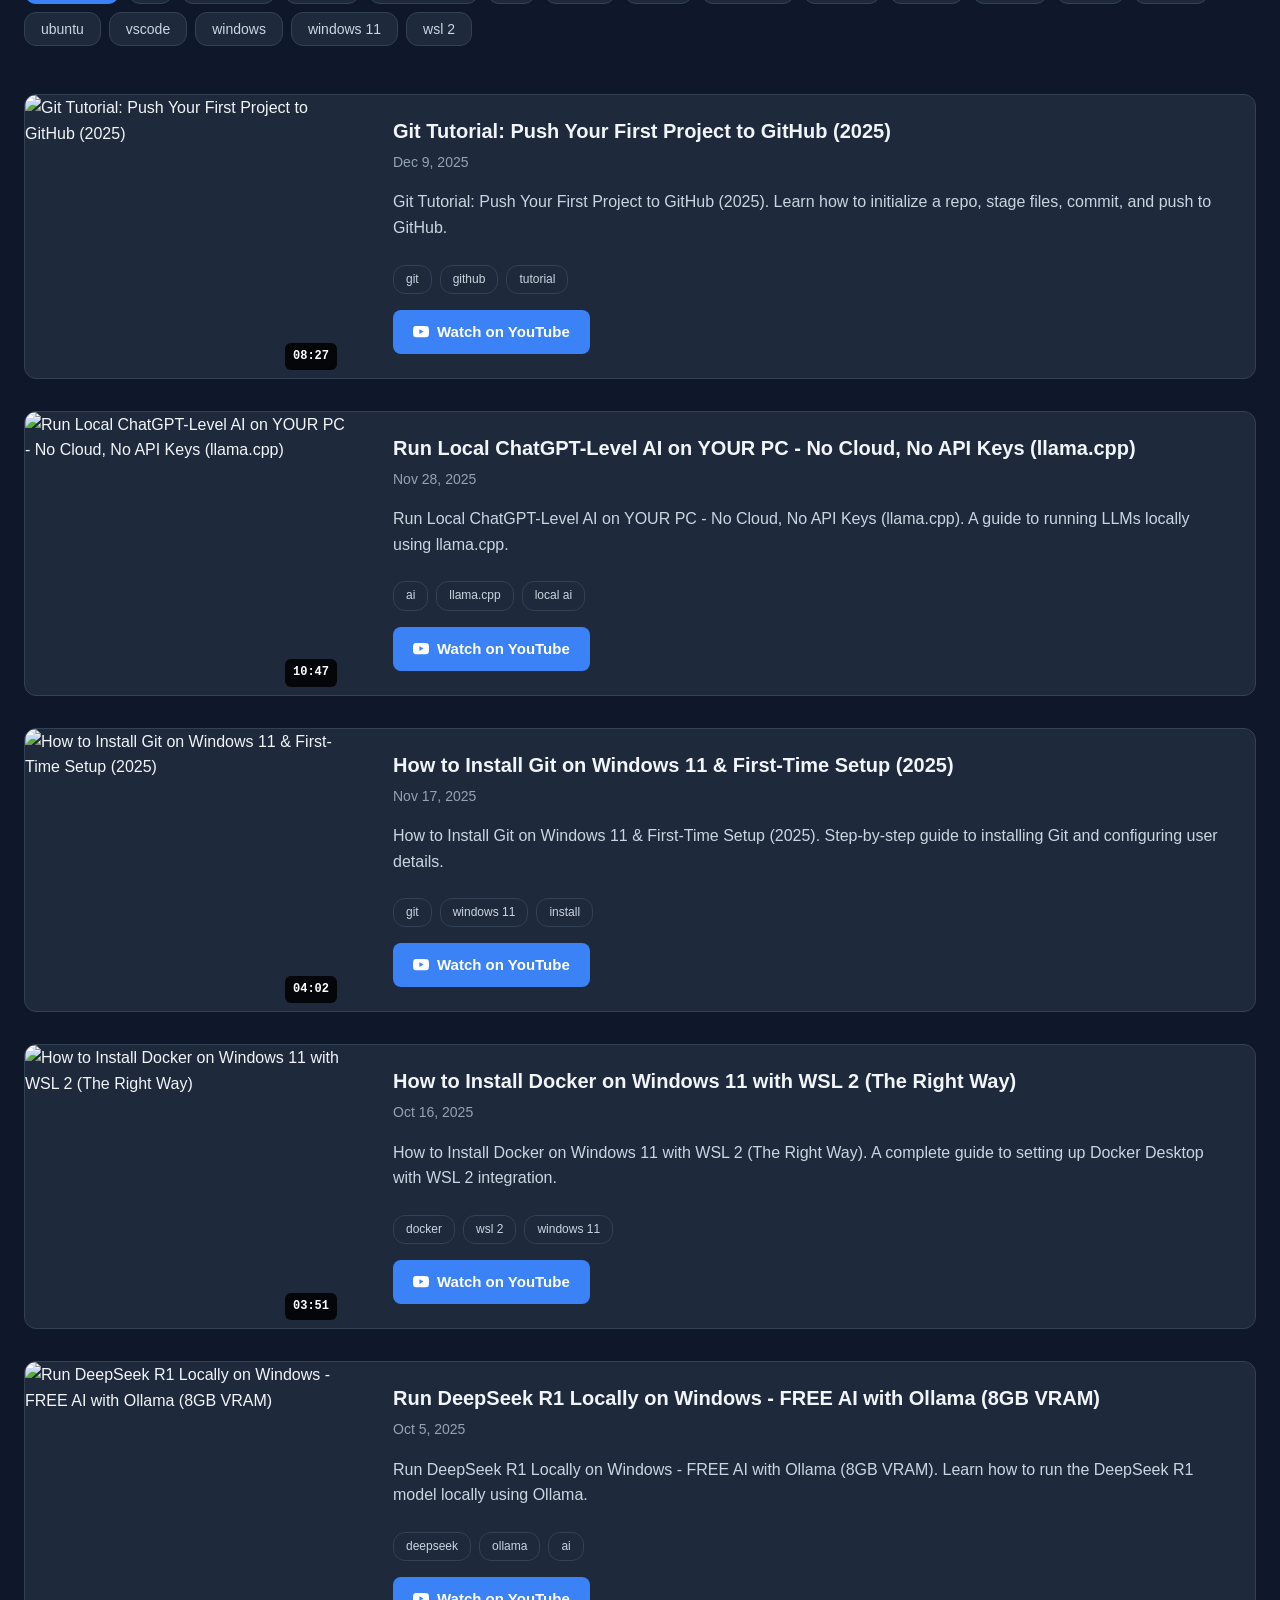
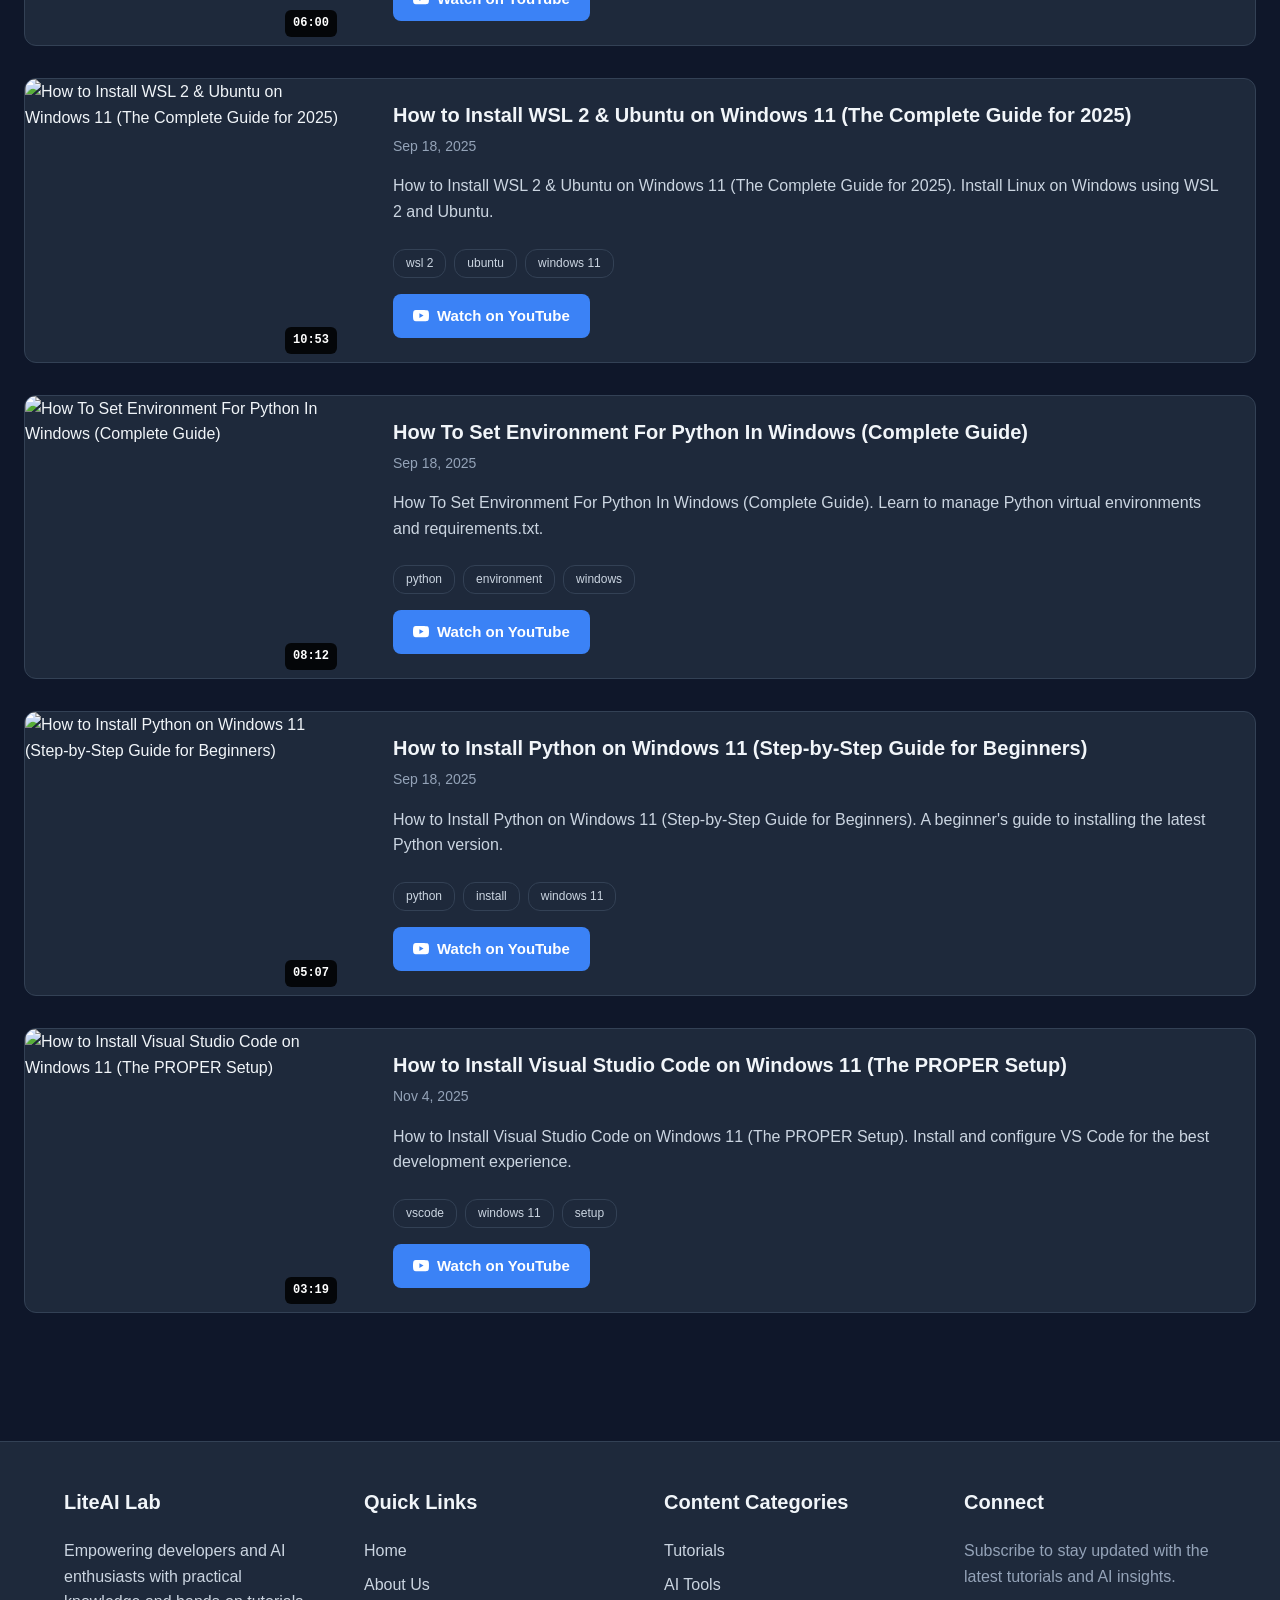
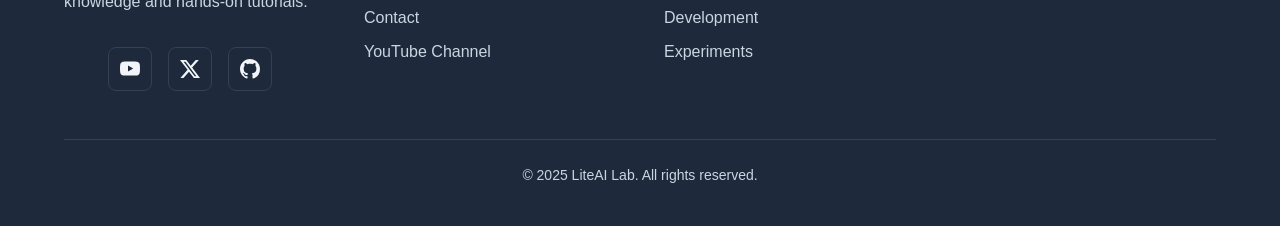
==== commit 58f3f524: "small text change" ====
--- a/index.html
+++ b/index.html
@@ -44,7 +44,7 @@
       <ul class="nav-links">
         <li><a href="index.html">Home</a></li>
         <li><a href="about.html">About</a></li>
-        <li><a href="contact.html">Contact</a></li>
+        <li><a href="contact.html">Contact Us</a></li>
       </ul>
       
       <div class="nav-actions">
